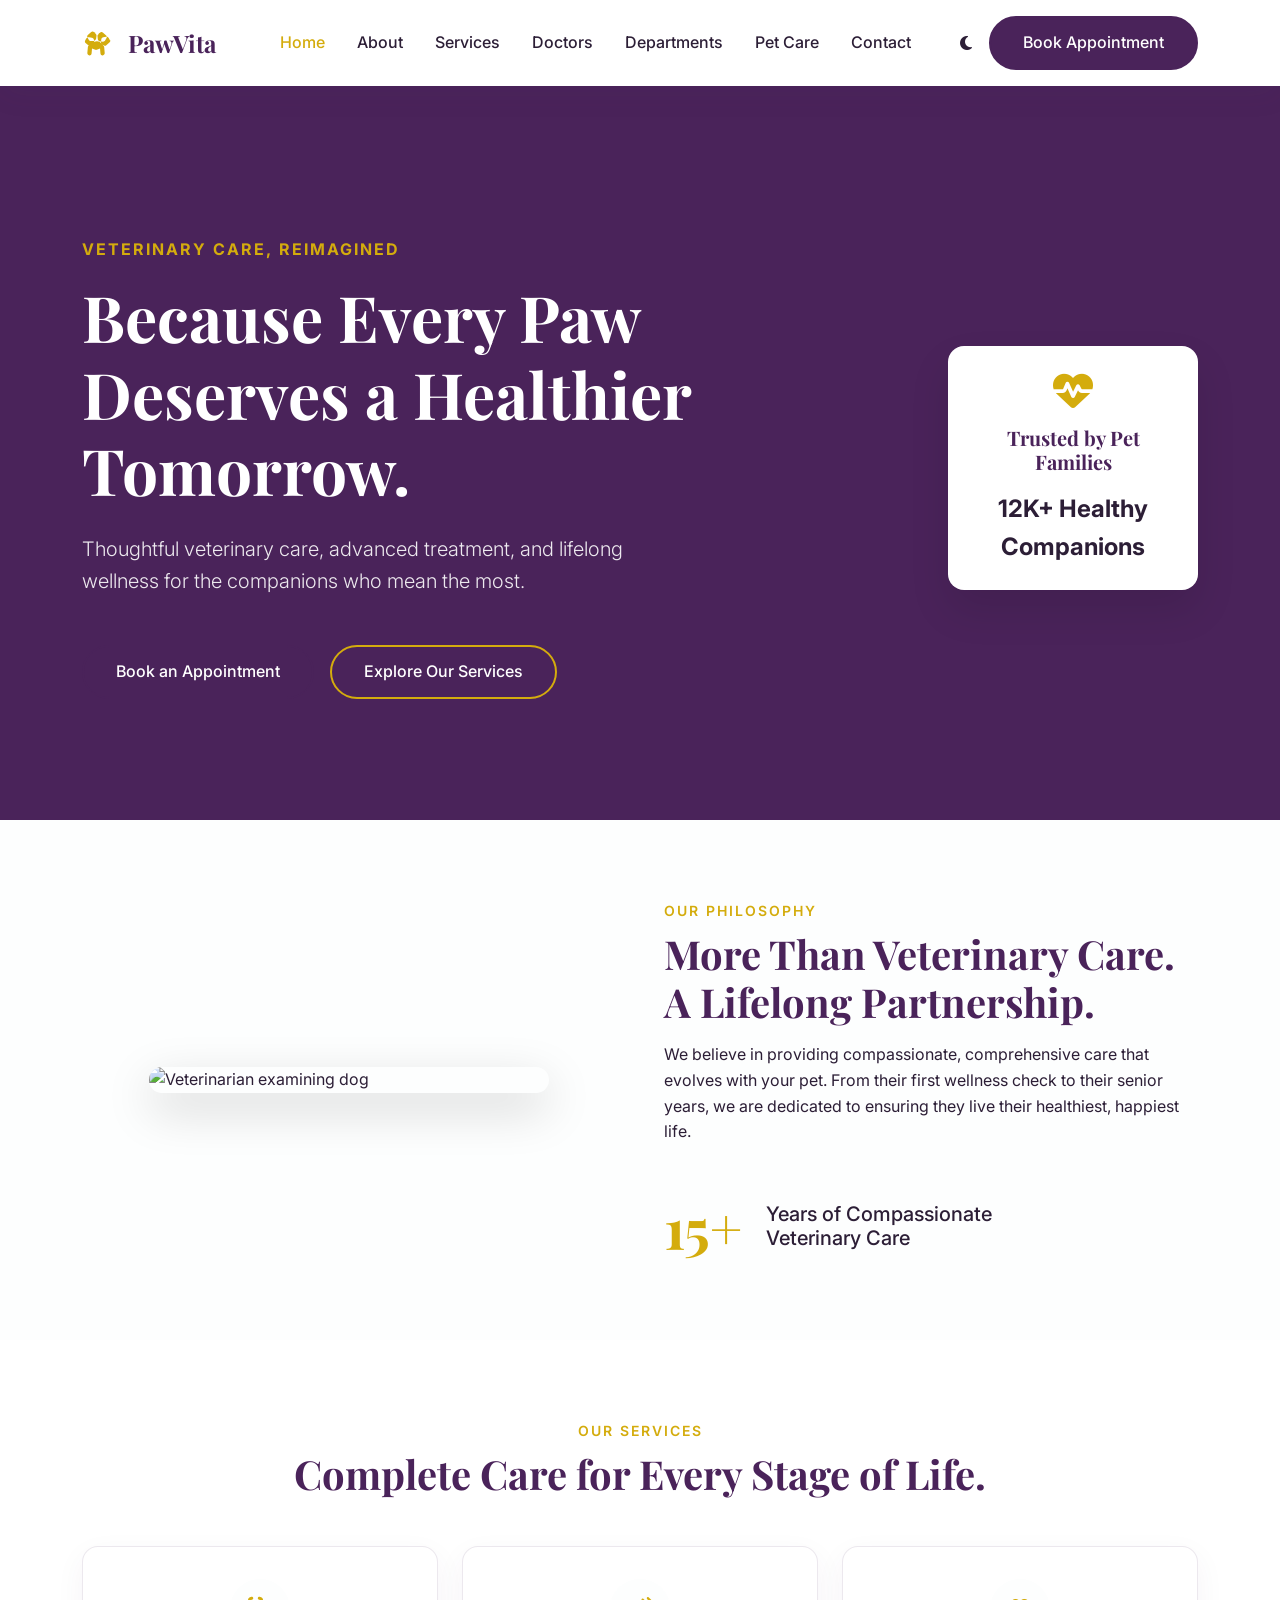
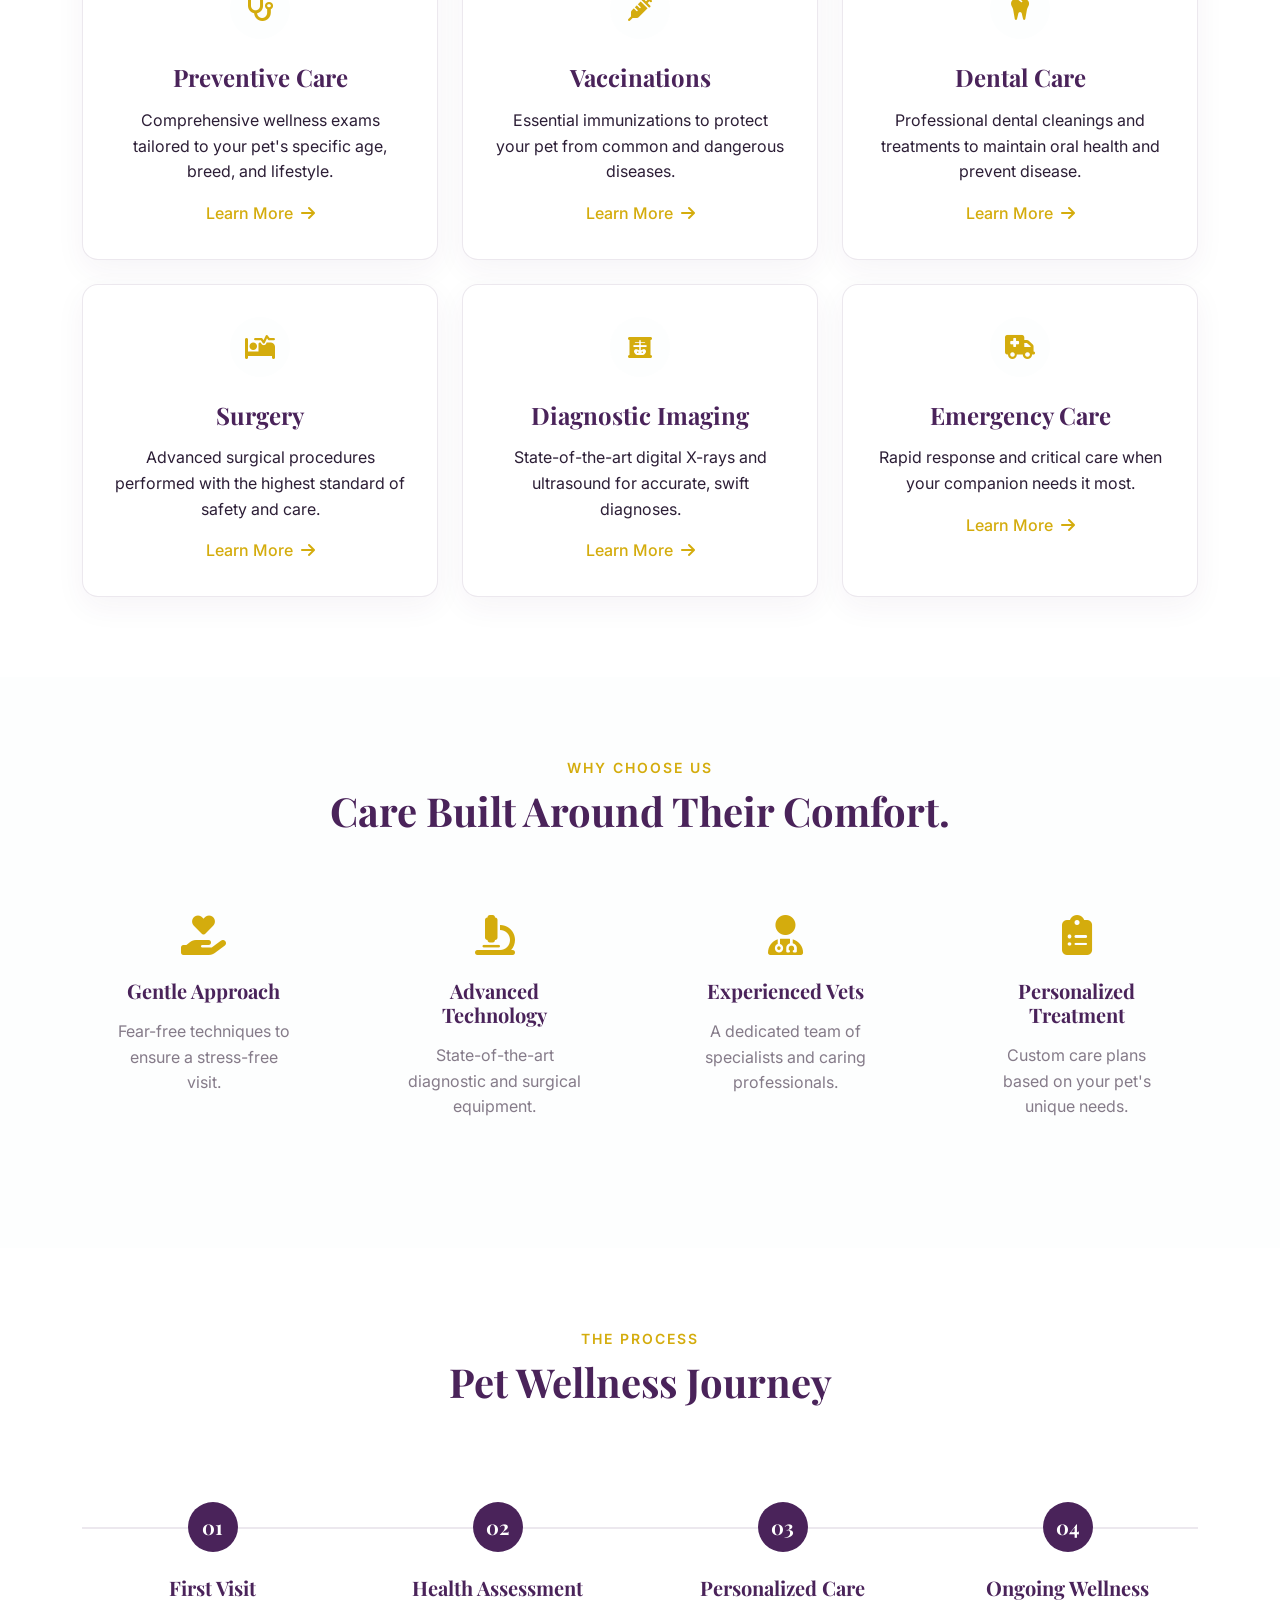
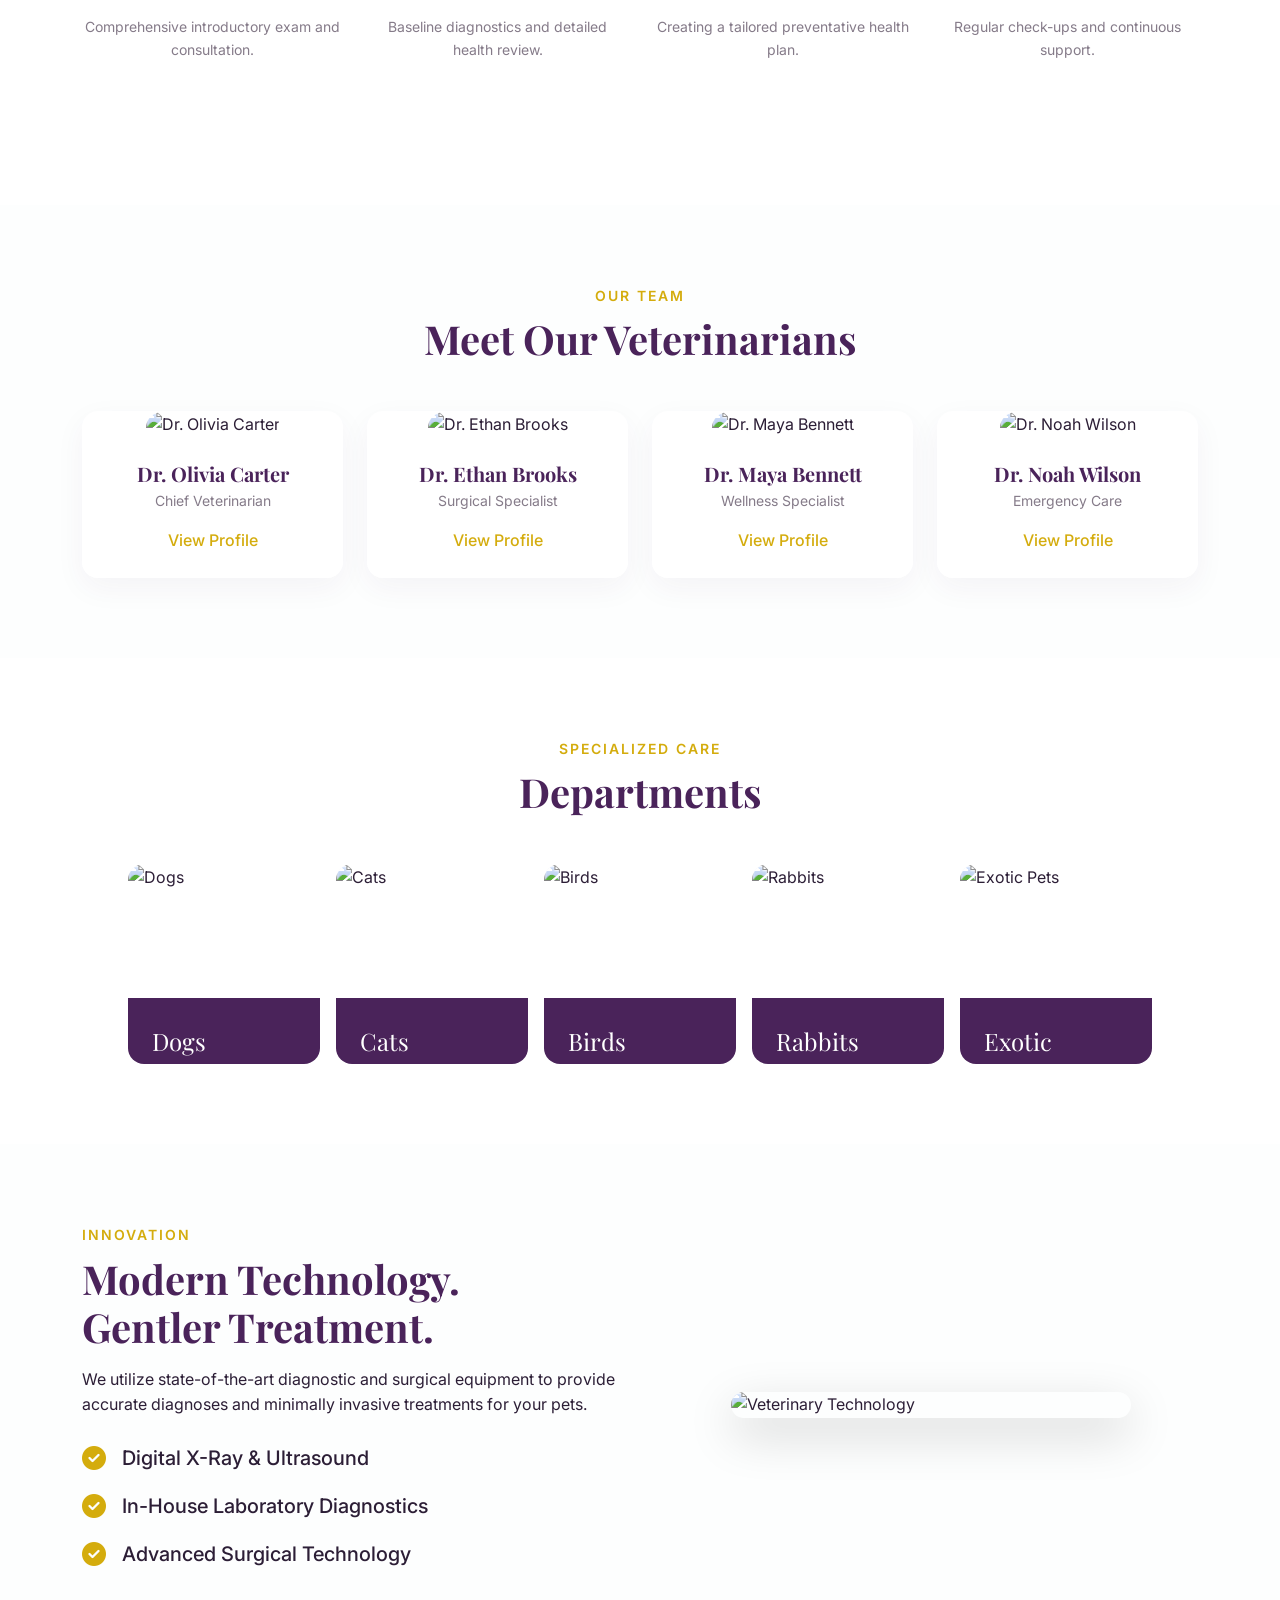
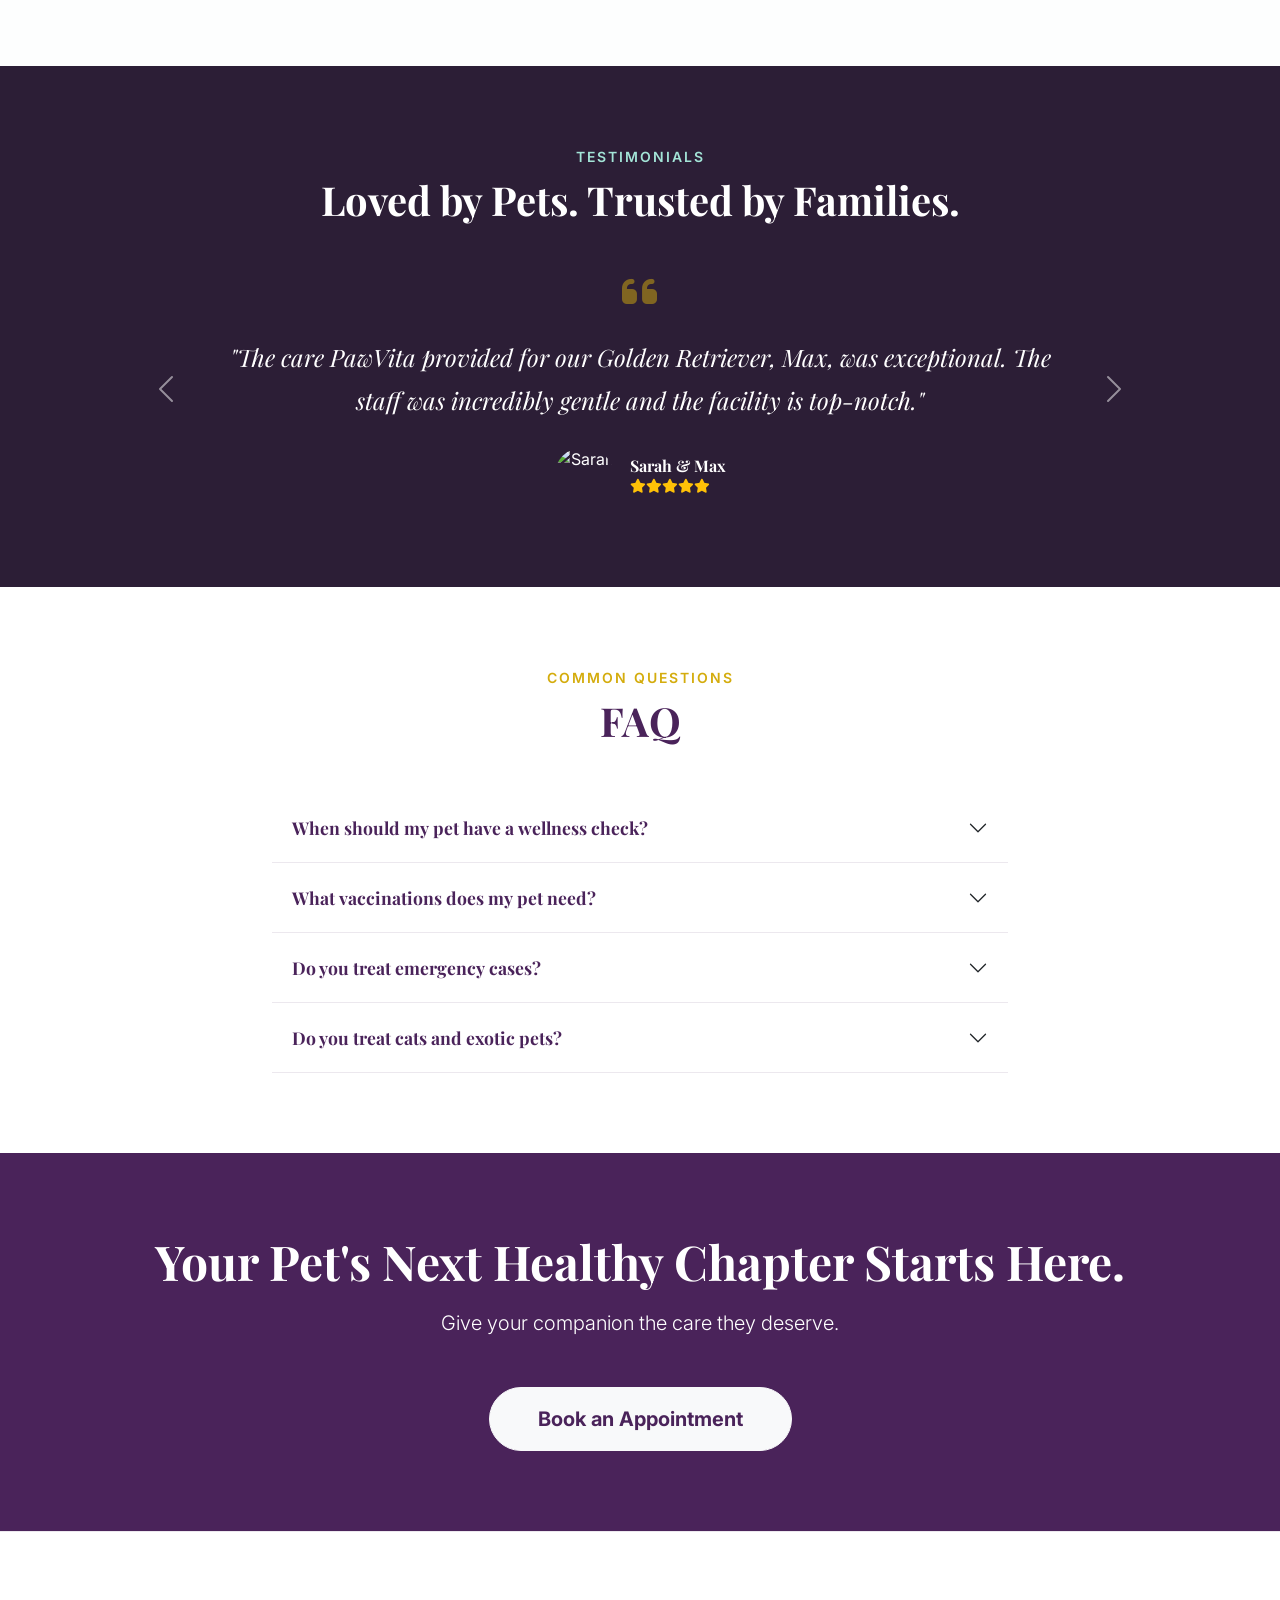
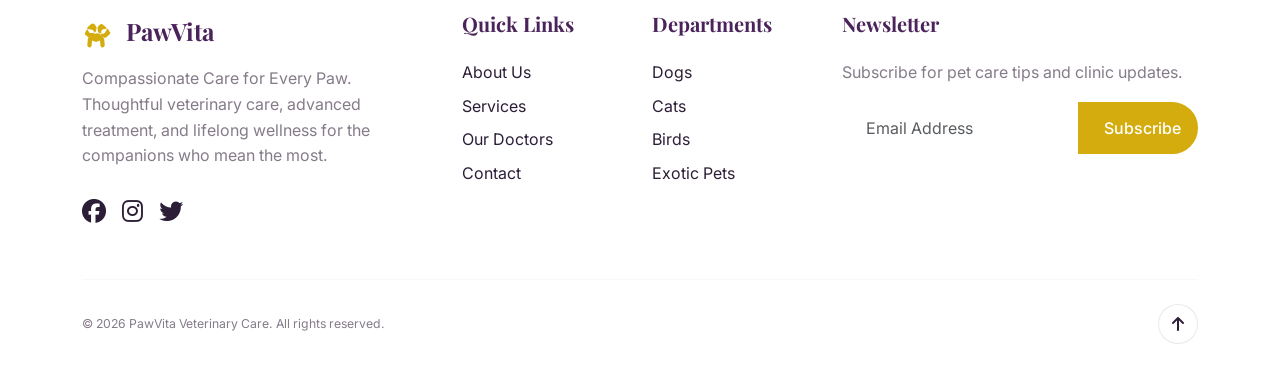
==== index.html @ b50a7929 "first commit" ====
<!DOCTYPE html>
<html lang="en" dir="ltr" data-theme="light">
<head>
    <meta charset="UTF-8">
    <meta name="viewport" content="width=device-width, initial-scale=1.0">
    <title>PawVita | Veterinary Care, Reimagined</title>
    <link rel="icon" href="assets/images/favicon.svg" type="image/svg+xml">
    
    <!-- Google Fonts -->
    <link rel="preconnect" href="https://fonts.googleapis.com">
    <link rel="preconnect" href="https://fonts.gstatic.com" crossorigin>
    <link href="https://fonts.googleapis.com/css2?family=Inter:wght@300;400;500;600&family=Playfair+Display:wght@500;600;700&display=swap" rel="stylesheet">
    
    <!-- Bootstrap 5 CSS -->
    <link href="https://cdn.jsdelivr.net/npm/bootstrap@5.3.2/dist/css/bootstrap.min.css" rel="stylesheet">
    
    <!-- Font Awesome -->
    <link rel="stylesheet" href="https://cdnjs.cloudflare.com/ajax/libs/font-awesome/6.4.2/css/all.min.css">
    
    <!-- Custom CSS -->
    <link rel="stylesheet" href="assets/css/style.css">

    <style>
        /* Specific Styles for Index */
        .hero-section {
            min-height: calc(100vh - 80px);
            display: flex;
            align-items: center;
            background-color: var(--pv-primary);
            position: relative;
            padding-top: 116px;
            color: var(--pv-white);
        }
        .hero-content h1 {
            color: var(--pv-white);
            font-size: clamp(2.5rem, 5vw, 4rem);
        }
        .floating-card {
            background: var(--theme-surface);
            backdrop-filter: blur(10px);
            border-radius: 1rem;
            padding: 1.5rem;
            color: var(--theme-text);
            box-shadow: 0 20px 40px rgba(0,0,0,0.1);
            animation: float 6s ease-in-out infinite;
        }
        @keyframes float {
            0% { transform: translateY(0px); }
            50% { transform: translateY(-20px); }
            100% { transform: translateY(0px); }
        }
        .service-icon {
            width: 60px;
            height: 60px;
            background: var(--theme-bg);
            border-radius: 50%;
            display: flex;
            align-items: center;
            justify-content: center;
            color: var(--pv-accent);
            font-size: 1.5rem;
            margin-bottom: 1.5rem;
        }
        .feature-block {
            text-align: center;
            padding: 2rem;
        }
        .timeline-wrapper {
            position: relative;
            padding: 3rem 0;
        }
        .timeline-step {
            position: relative;
            z-index: 1;
        }
        .timeline-number {
            width: 50px;
            height: 50px;
            background: var(--pv-primary);
            color: var(--pv-white);
            border-radius: 50%;
            display: flex;
            align-items: center;
            justify-content: center;
            font-family: var(--font-heading);
            font-size: 1.25rem;
            font-weight: bold;
            margin: 0 auto 1.5rem;
        }
        .timeline-line {
            position: absolute;
            top: calc(3rem + 25px);
            left: 0;
            right: 0;
            height: 2px;
            background: var(--theme-border);
            z-index: 0;
        }
        .vet-card img {
            width: 100%;
            height: 350px;
            object-fit: cover;
            border-radius: 1rem 1rem 0 0;
        }
        .department-card {
            position: relative;
            overflow: hidden;
            border-radius: 1rem;
            height: 200px;
        }
        .department-card img {
            width: 100%;
            height: 100%;
            object-fit: cover;
            transition: transform 0.5s ease;
        }
        .department-card:hover img {
            transform: scale(1.1);
        }
        .department-label {
            position: absolute;
            bottom: 0;
            left: 0;
            right: 0;
            padding: 1.5rem;
            background-color: var(--pv-primary);
            color: white;
            font-family: var(--font-heading);
            font-size: 1.5rem;
            transform: translateY(20px);
            transition: transform 0.3s ease;
        }
        .department-card:hover .department-label {
            transform: translateY(0);
        }
        .cta-section {
            background-color: var(--pv-primary);
            color: white;
            text-align: center;
        }
        .cta-section h2 {
            color: white;
        }

        footer {
            background-color: var(--theme-surface);
            color: var(--theme-text);
            padding: 5rem 0 2rem;
            border-top: 1px solid var(--theme-border);
        }
        footer a {
            color: var(--theme-text);
            text-decoration: none;
            transition: color 0.3s ease;
        }
        footer a:hover {
            color: var(--pv-accent);
        }
    </style>
</head>
<body>

    <!-- Header -->
    <nav class="navbar navbar-expand-xl fixed-top">
        <div class="container">
            <a class="navbar-brand" href="index.html">
                <svg xmlns="http://www.w3.org/2000/svg" viewBox="0 0 512 512" width="30" height="30" class="me-2" style="vertical-align: middle;">
  <path fill="var(--pv-accent)" d="M226.5 92.9c14.3 7.3 22.8 23 20.9 39.3l-5.6 48.7c-2 17.5-16.1 31.8-33.5 34.6l-50.5 7.9c-16 2.5-31.9-5-40-19.1l-24.9-43.2c-8-13.8-5.3-31.5 6.6-42.3L157 68.3c10-9.1 24.6-11.2 36.8-5.1l32.7 19.7zM285.5 92.9l32.7-19.7c12.2-6.1 26.8-4 36.8 5.1l57.5 50.5c11.9 10.8 14.6 28.5 6.6 42.3l-24.9 43.2c-8.1 14.1-24 21.6-40 19.1l-50.5-7.9c-17.4-2.8-31.5-17.1-33.5-34.6l-5.6-48.7c-1.9-16.3 6.6-32 20.9-39.3zm193.3 118.8l-24.9-43.2c-8.1-14.1-24-21.6-40-19.1l-50.5 7.9c-17.4 2.8-31.5 17.1-33.5 34.6l-5.6 48.7c-1.9 16.3 6.6 32 20.9 39.3l32.7 19.7c12.2 6.1 26.8 4 36.8-5.1l57.5-50.5c11.9-10.8 14.6-28.5 6.6-42.3zm-399.7-43.2l-24.9 43.2c-8 13.8-5.3 31.5 6.6 42.3l57.5 50.5c10 9.1 24.6 11.2 36.8 5.1l32.7-19.7c14.3-7.3 22.8-23 20.9-39.3l-5.6-48.7c-2-17.5-16.1-31.8-33.5-34.6l-50.5-7.9c-16-2.5-31.9 5-40 19.1zM256 224c-15.5 0-30.8 4.2-43.9 12.1L124.9 288c-14.3 8.3-23.7 23-25.1 39.5l-8.6 100.9c-1.7 20.1 12.9 37.8 33 39.5s37.8-12.9 39.5-33l7.3-86.4 56.6 23.3c7.5 3.1 15.9 3.1 23.5 0l56.6-23.3 7.3 86.4c1.7 20.1 19.4 34.7 39.5 33s34.7-19.4 33-39.5l-8.6-100.9c-1.4-16.5-10.8-31.2-25.1-39.5L299.9 236.1C286.8 228.2 271.5 224 256 224z"/>
</svg> PawVita
            </a>
            <div class="d-flex align-items-center order-xl-last ms-auto gap-3">
                <button class="btn btn-link text-decoration-none p-0" id="themeToggle" style="color: var(--theme-text);">
                    <i class="fas fa-moon fs-5"></i>
                </button>
                <a href="booking.html" class="btn-primary-custom d-none d-xl-block">Book Appointment</a>
                <button class="navbar-toggler border-0 shadow-none p-0" type="button" data-bs-toggle="collapse" data-bs-target="#mainNav" aria-controls="mainNav" aria-expanded="false" aria-label="Toggle navigation">
                    <i class="fas fa-bars fs-3" style="color: var(--theme-text);"></i>
                </button>
            </div>
            <div class="collapse navbar-collapse" id="mainNav">
                <ul class="navbar-nav mx-auto mb-2 mb-xl-0">
                    <li class="nav-item"><a class="nav-link active" href="index.html">Home</a></li>
                    <li class="nav-item"><a class="nav-link" href="about.html">About</a></li>
                    <li class="nav-item"><a class="nav-link" href="services.html">Services</a></li>
                    <li class="nav-item"><a class="nav-link" href="doctors.html">Doctors</a></li>
                    <li class="nav-item"><a class="nav-link" href="departments.html">Departments</a></li>
                    <li class="nav-item"><a class="nav-link" href="pet-care.html">Pet Care</a></li>
                    <li class="nav-item"><a class="nav-link" href="contact.html">Contact</a></li>
                </ul>

                <div class="d-xl-none mt-3 mb-2">
                    <a href="booking.html" class="btn-primary-custom w-100 d-block text-center rounded-pill py-2">Book Appointment</a>
                </div>
            </div>
        </div>
    </nav>

    <!-- Section 1: Hero -->
    <section class="hero-section">
        <div class="container">
            <div class="row align-items-center">
                <div class="col-lg-8 hero-content reveal fade-up">
                    <span class="text-uppercase fw-bold mb-3 d-block" style="letter-spacing: 2px; color: var(--pv-accent);">Veterinary Care, Reimagined</span>
                    <h1 class="mb-4">Because Every Paw Deserves a Healthier Tomorrow.</h1>
                    <p class="lead mb-5" style="color: rgba(255,255,255,0.9); max-width: 600px;">Thoughtful veterinary care, advanced treatment, and lifelong wellness for the companions who mean the most.</p>
                    <div class="d-flex flex-wrap gap-3">
                        <a href="contact.html" class="btn-primary-custom">Book an Appointment</a>
                        <a href="services.html" class="btn-accent-custom" style="background: transparent;">Explore Our Services</a>
                    </div>
                </div>
                <div class="col-lg-4 mt-5 mt-lg-0">
                    <div class="floating-card ms-lg-auto text-center" style="max-width: 250px;">
                        <i class="fas fa-heartbeat fs-1 mb-3" style="color: var(--pv-accent);"></i>
                        <h4 style="color: var(--theme-heading); font-size: 1.25rem;">Trusted by Pet Families</h4>
                        <p class="mb-0 fw-bold" style="color: var(--theme-text); font-size: 1.5rem;">12K+ Healthy Companions</p>
                    </div>
                </div>
            </div>
        </div>
    </section>

    <!-- Section 2: Intro/About -->
    <section class="section-padding">
        <div class="container">
            <div class="row align-items-center g-5">
                <div class="col-lg-6 reveal slide-left">
                    <img src="https://images.unsplash.com/photo-1517849845537-4d257902454a?auto=format&fit=crop&w=800&q=80" alt="Veterinarian examining dog" class="img-fluid rounded-4 shadow-lg w-75 mx-auto d-block" style="max-height: 400px; object-fit: cover; object-position: center;">
                </div>
                <div class="col-lg-6 reveal slide-right delay-200">
                    <span class="section-subtitle">Our Philosophy</span>
                    <h2 class="section-title">More Than Veterinary Care. A Lifelong Partnership.</h2>
                    <p class="mb-4">We believe in providing compassionate, comprehensive care that evolves with your pet. From their first wellness check to their senior years, we are dedicated to ensuring they live their healthiest, happiest life.</p>
                    <div class="d-flex align-items-center gap-4 mt-5">
                        <h3 class="display-4 fw-bold mb-0" style="color: var(--pv-accent);">15+</h3>
                        <p class="mb-0 fw-medium fs-5" style="line-height: 1.2;">Years of Compassionate<br>Veterinary Care</p>
                    </div>
                </div>
            </div>
        </div>
    </section>

    <!-- Section 3: Services -->
    <section class="section-padding" style="background-color: var(--theme-surface);">
        <div class="container">
            <div class="text-center mb-5 reveal fade-up">
                <span class="section-subtitle">Our Services</span>
                <h2 class="section-title">Complete Care for Every Stage of Life.</h2>
            </div>
            <div class="row g-4 justify-content-center">
                <div class="col-md-6 col-lg-4 reveal fade-up">
                    <div class="custom-card text-center">
                        <div class="service-icon mx-auto"><i class="fas fa-stethoscope"></i></div>
                        <h4>Preventive Care</h4>
                        <p>Comprehensive wellness exams tailored to your pet's specific age, breed, and lifestyle.</p>
                        <a href="services.html" class="text-decoration-none fw-medium" style="color: var(--pv-accent);">Learn More <i class="fas fa-arrow-right ms-1"></i></a>
                    </div>
                </div>
                <div class="col-md-6 col-lg-4 reveal slide-left delay-100">
                    <div class="custom-card text-center">
                        <div class="service-icon mx-auto"><i class="fas fa-syringe"></i></div>
                        <h4>Vaccinations</h4>
                        <p>Essential immunizations to protect your pet from common and dangerous diseases.</p>
                        <a href="services.html" class="text-decoration-none fw-medium" style="color: var(--pv-accent);">Learn More <i class="fas fa-arrow-right ms-1"></i></a>
                    </div>
                </div>
                <div class="col-md-6 col-lg-4 reveal scale-in delay-200">
                    <div class="custom-card text-center">
                        <div class="service-icon mx-auto"><i class="fas fa-tooth"></i></div>
                        <h4>Dental Care</h4>
                        <p>Professional dental cleanings and treatments to maintain oral health and prevent disease.</p>
                        <a href="services.html" class="text-decoration-none fw-medium" style="color: var(--pv-accent);">Learn More <i class="fas fa-arrow-right ms-1"></i></a>
                    </div>
                </div>
                <div class="col-md-6 col-lg-4 reveal slide-right delay-100">
                    <div class="custom-card text-center">
                        <div class="service-icon mx-auto"><i class="fas fa-procedures"></i></div>
                        <h4>Surgery</h4>
                        <p>Advanced surgical procedures performed with the highest standard of safety and care.</p>
                        <a href="services.html" class="text-decoration-none fw-medium" style="color: var(--pv-accent);">Learn More <i class="fas fa-arrow-right ms-1"></i></a>
                    </div>
                </div>
                <div class="col-md-6 col-lg-4 reveal fade-up delay-300">
                    <div class="custom-card text-center">
                        <div class="service-icon mx-auto"><i class="fas fa-x-ray"></i></div>
                        <h4>Diagnostic Imaging</h4>
                        <p>State-of-the-art digital X-rays and ultrasound for accurate, swift diagnoses.</p>
                        <a href="services.html" class="text-decoration-none fw-medium" style="color: var(--pv-accent);">Learn More <i class="fas fa-arrow-right ms-1"></i></a>
                    </div>
                </div>
                <div class="col-md-6 col-lg-4 reveal scale-in delay-100">
                    <div class="custom-card text-center">
                        <div class="service-icon mx-auto"><i class="fas fa-truck-medical"></i></div>
                        <h4>Emergency Care</h4>
                        <p>Rapid response and critical care when your companion needs it most.</p>
                        <a href="services.html" class="text-decoration-none fw-medium" style="color: var(--pv-accent);">Learn More <i class="fas fa-arrow-right ms-1"></i></a>
                    </div>
                </div>
            </div>
        </div>
    </section>

    <!-- Section 4: Why PawVita -->
    <section class="section-padding">
        <div class="container">
            <div class="text-center mb-5 reveal fade-down">
                <span class="section-subtitle">Why Choose Us</span>
                <h2 class="section-title">Care Built Around Their Comfort.</h2>
            </div>
            <div class="row g-5">
                <div class="col-md-6 col-lg-3 reveal slide-up delay-100">
                    <div class="feature-block">
                        <i class="fas fa-hand-holding-heart fs-1 mb-4" style="color: var(--pv-accent);"></i>
                        <h5>Gentle Approach</h5>
                        <p class="text-muted">Fear-free techniques to ensure a stress-free visit.</p>
                    </div>
                </div>
                <div class="col-md-6 col-lg-3 reveal slide-up delay-200">
                    <div class="feature-block">
                        <i class="fas fa-microscope fs-1 mb-4" style="color: var(--pv-accent);"></i>
                        <h5>Advanced Technology</h5>
                        <p class="text-muted">State-of-the-art diagnostic and surgical equipment.</p>
                    </div>
                </div>
                <div class="col-md-6 col-lg-3 reveal slide-up delay-300">
                    <div class="feature-block">
                        <i class="fas fa-user-md fs-1 mb-4" style="color: var(--pv-accent);"></i>
                        <h5>Experienced Vets</h5>
                        <p class="text-muted">A dedicated team of specialists and caring professionals.</p>
                    </div>
                </div>
                <div class="col-md-6 col-lg-3 reveal slide-up delay-400">
                    <div class="feature-block">
                        <i class="fas fa-clipboard-list fs-1 mb-4" style="color: var(--pv-accent);"></i>
                        <h5>Personalized Treatment</h5>
                        <p class="text-muted">Custom care plans based on your pet's unique needs.</p>
                    </div>
                </div>
            </div>
        </div>
    </section>

    <!-- Section 5: Pet Wellness Journey -->
    <section class="section-padding" style="background-color: var(--theme-surface);">
        <div class="container text-center">
            <span class="section-subtitle reveal fade-up">The Process</span>
            <h2 class="section-title reveal fade-up delay-100 mb-5">Pet Wellness Journey</h2>
            <div class="timeline-wrapper">
                <div class="timeline-line d-none d-md-block"></div>
                <div class="row g-4 position-relative">
                    <div class="col-12 col-md-3 timeline-step reveal scale-in delay-100">
                        <div class="timeline-number">01</div>
                        <h5>First Visit</h5>
                        <p class="text-muted small">Comprehensive introductory exam and consultation.</p>
                    </div>
                    <div class="col-12 col-md-3 timeline-step reveal scale-in delay-200">
                        <div class="timeline-number">02</div>
                        <h5>Health Assessment</h5>
                        <p class="text-muted small">Baseline diagnostics and detailed health review.</p>
                    </div>
                    <div class="col-12 col-md-3 timeline-step reveal scale-in delay-300">
                        <div class="timeline-number">03</div>
                        <h5>Personalized Care</h5>
                        <p class="text-muted small">Creating a tailored preventative health plan.</p>
                    </div>
                    <div class="col-12 col-md-3 timeline-step reveal scale-in delay-400">
                        <div class="timeline-number">04</div>
                        <h5>Ongoing Wellness</h5>
                        <p class="text-muted small">Regular check-ups and continuous support.</p>
                    </div>
                </div>
            </div>
        </div>
    </section>

    <!-- Section 6: Meet Our Veterinarians -->
    <section class="section-padding">
        <div class="container">
            <div class="text-center mb-5 reveal fade-up">
                <span class="section-subtitle">Our Team</span>
                <h2 class="section-title">Meet Our Veterinarians</h2>
            </div>
            <div class="row g-4">
                <div class="col-md-6 col-lg-3 reveal slide-left">
                    <div class="custom-card p-0 overflow-hidden text-center vet-card border-0">
                        <img src="https://images.unsplash.com/photo-1559839734-2b71ea197ec2?auto=format&fit=crop&w=500&q=80" alt="Dr. Olivia Carter">
                        <div class="p-4" style="background-color: var(--theme-surface); color: var(--theme-text);">
                            <h5 class="mb-1 fw-bold">Dr. Olivia Carter</h5>
                            <p class="text-muted small mb-3">Chief Veterinarian</p>
                            <a href="doctors.html" class="text-decoration-none fw-medium" style="color: var(--pv-accent);">View Profile</a>
                        </div>
                    </div>
                </div>
                <div class="col-md-6 col-lg-3 reveal slide-up delay-100">
                    <div class="custom-card p-0 overflow-hidden text-center vet-card border-0">
                        <img src="https://images.unsplash.com/photo-1622253692010-333f2da6031d?auto=format&fit=crop&w=500&q=80" alt="Dr. Ethan Brooks">
                        <div class="p-4" style="background-color: var(--theme-surface); color: var(--theme-text);">
                            <h5 class="mb-1 fw-bold">Dr. Ethan Brooks</h5>
                            <p class="text-muted small mb-3">Surgical Specialist</p>
                            <a href="doctors.html" class="text-decoration-none fw-medium" style="color: var(--pv-accent);">View Profile</a>
                        </div>
                    </div>
                </div>
                <div class="col-md-6 col-lg-3 reveal slide-up delay-200">
                    <div class="custom-card p-0 overflow-hidden text-center vet-card border-0">
                        <img src="https://images.unsplash.com/photo-1573496359142-b8d87734a5a2?auto=format&fit=crop&w=500&q=80" alt="Dr. Maya Bennett">
                        <div class="p-4" style="background-color: var(--theme-surface); color: var(--theme-text);">
                            <h5 class="mb-1 fw-bold">Dr. Maya Bennett</h5>
                            <p class="text-muted small mb-3">Wellness Specialist</p>
                            <a href="doctors.html" class="text-decoration-none fw-medium" style="color: var(--pv-accent);">View Profile</a>
                        </div>
                    </div>
                </div>
                <div class="col-md-6 col-lg-3 reveal slide-right delay-300">
                    <div class="custom-card p-0 overflow-hidden text-center vet-card border-0">
                        <img src="https://images.unsplash.com/photo-1612349317150-e413f6a5b16d?auto=format&fit=crop&w=500&q=80" alt="Dr. Noah Wilson">
                        <div class="p-4" style="background-color: var(--theme-surface); color: var(--theme-text);">
                            <h5 class="mb-1 fw-bold">Dr. Noah Wilson</h5>
                            <p class="text-muted small mb-3">Emergency Care</p>
                            <a href="doctors.html" class="text-decoration-none fw-medium" style="color: var(--pv-accent);">View Profile</a>
                        </div>
                    </div>
                </div>
            </div>
        </div>
    </section>

    <!-- Section 7: Pet Departments -->
    <section class="section-padding" style="background-color: var(--theme-surface);">
        <div class="container text-center mb-5 reveal fade-down">
            <span class="section-subtitle">Specialized Care</span>
            <h2 class="section-title">Departments</h2>
        </div>
        <div class="container-fluid px-4">
            <div class="row g-3 justify-content-center">
                <div class="col-6 col-md-4 col-lg-2 reveal fade-up delay-100">
                    <div class="department-card">
                        <img src="https://images.unsplash.com/photo-1543466835-00a7907e9de1?auto=format&fit=crop&w=400&q=80" alt="Dogs">
                        <div class="department-label">Dogs</div>
                        <a href="departments.html" class="stretched-link"></a>
                    </div>
                </div>
                <div class="col-6 col-md-4 col-lg-2 reveal fade-up delay-200">
                    <div class="department-card">
                        <img src="https://images.unsplash.com/photo-1514888286974-6c03e2ca1dba?auto=format&fit=crop&w=400&q=80" alt="Cats">
                        <div class="department-label">Cats</div>
                        <a href="departments.html" class="stretched-link"></a>
                    </div>
                </div>
                <div class="col-6 col-md-4 col-lg-2 reveal fade-up delay-300">
                    <div class="department-card">
                        <img src="https://images.unsplash.com/photo-1452570053594-1b985d6ea890?auto=format&fit=crop&w=400&q=80" alt="Birds">
                        <div class="department-label">Birds</div>
                        <a href="departments.html" class="stretched-link"></a>
                    </div>
                </div>
                <div class="col-6 col-md-4 col-lg-2 reveal fade-up delay-400">
                    <div class="department-card">
                        <img src="https://images.unsplash.com/photo-1585110396000-c9ffd4e4b308?auto=format&fit=crop&w=400&q=80" alt="Rabbits">
                        <div class="department-label">Rabbits</div>
                        <a href="departments.html" class="stretched-link"></a>
                    </div>
                </div>
                <div class="col-6 col-md-4 col-lg-2 reveal fade-up delay-500">
                    <div class="department-card">
                        <img src="https://images.unsplash.com/photo-1533743983669-94fa5c4338ec?auto=format&fit=crop&w=400&q=80" alt="Exotic Pets">
                        <div class="department-label">Exotic</div>
                        <a href="departments.html" class="stretched-link"></a>
                    </div>
                </div>
            </div>
        </div>
    </section>

    <!-- Section 8: Advanced Care -->
    <section class="section-padding">
        <div class="container">
            <div class="row align-items-center g-5">
                <div class="col-lg-6 order-lg-2 reveal scale-in">
                    <img src="https://images.unsplash.com/photo-1583337130417-3346a1be7dee?auto=format&fit=crop&w=800&q=80" alt="Veterinary Technology" class="img-fluid rounded-4 shadow-lg w-75 mx-auto d-block">
                </div>
                <div class="col-lg-6 order-lg-1 reveal slide-right delay-200">
                    <span class="section-subtitle">Innovation</span>
                    <h2 class="section-title">Modern Technology.<br>Gentler Treatment.</h2>
                    <p class="mb-4">We utilize state-of-the-art diagnostic and surgical equipment to provide accurate diagnoses and minimally invasive treatments for your pets.</p>
                    <ul class="list-unstyled mt-4 d-flex flex-column gap-3">
                        <li class="d-flex align-items-center gap-3 reveal fade-up delay-300">
                            <i class="fas fa-check-circle fs-4" style="color: var(--pv-accent);"></i>
                            <span class="fw-medium fs-5">Digital X-Ray & Ultrasound</span>
                        </li>
                        <li class="d-flex align-items-center gap-3 reveal fade-up delay-400">
                            <i class="fas fa-check-circle fs-4" style="color: var(--pv-accent);"></i>
                            <span class="fw-medium fs-5">In-House Laboratory Diagnostics</span>
                        </li>
                        <li class="d-flex align-items-center gap-3 reveal fade-up delay-500">
                            <i class="fas fa-check-circle fs-4" style="color: var(--pv-accent);"></i>
                            <span class="fw-medium fs-5">Advanced Surgical Technology</span>
                        </li>
                    </ul>
                </div>
            </div>
        </div>
    </section>

    <!-- Section 9: Testimonials -->
    <section class="section-padding" style="background-color: var(--pv-dark); color: var(--pv-white);">
        <div class="container">
            <div class="text-center mb-5 reveal fade-down">
                <span class="section-subtitle" style="color: var(--pv-secondary);">Testimonials</span>
                <h2 class="section-title" style="color: var(--pv-white);">Loved by Pets. Trusted by Families.</h2>
            </div>
            <div id="testimonialCarousel" class="carousel slide reveal fade-up delay-200" data-bs-ride="carousel">
                <div class="carousel-inner text-center">
                    <div class="carousel-item active">
                        <i class="fas fa-quote-left fs-1 mb-4" style="color: var(--pv-accent); opacity: 0.5;"></i>
                        <h4 class="fw-light fst-italic w-75 mx-auto mb-4" style="line-height: 1.8; color: var(--pv-white) !important;">"The care PawVita provided for our Golden Retriever, Max, was exceptional. The staff was incredibly gentle and the facility is top-notch."</h4>
                        <div class="d-flex justify-content-center align-items-center gap-3">
                            <img src="https://images.unsplash.com/photo-1544717302-de2939b7ef71?auto=format&fit=crop&w=100&q=80" alt="Sarah" class="rounded-circle" style="width: 60px; height: 60px; object-fit: cover;">
                            <div class="text-start">
                                <h6 class="mb-0 fw-bold" style="color: var(--pv-white) !important;">Sarah & Max</h6>
                                <div class="text-warning small">
                                    <i class="fas fa-star"></i><i class="fas fa-star"></i><i class="fas fa-star"></i><i class="fas fa-star"></i><i class="fas fa-star"></i>
                                </div>
                            </div>
                        </div>
                    </div>
                    <div class="carousel-item">
                        <i class="fas fa-quote-left fs-1 mb-4" style="color: var(--pv-accent); opacity: 0.5;"></i>
                        <h4 class="fw-light fst-italic w-75 mx-auto mb-4" style="line-height: 1.8; color: var(--pv-white) !important;">"I wouldn't trust my cat Luna with anyone else. Dr. Carter is so knowledgeable and clearly loves what she does."</h4>
                        <div class="d-flex justify-content-center align-items-center gap-3">
                            <img src="https://images.unsplash.com/photo-1507003211169-0a1dd7228f2d?auto=format&fit=crop&w=100&q=80" alt="Michael" class="rounded-circle" style="width: 60px; height: 60px; object-fit: cover;">
                            <div class="text-start">
                                <h6 class="mb-0 fw-bold" style="color: var(--pv-white) !important;">Michael & Luna</h6>
                                <div class="text-warning small">
                                    <i class="fas fa-star"></i><i class="fas fa-star"></i><i class="fas fa-star"></i><i class="fas fa-star"></i><i class="fas fa-star"></i>
                                </div>
                            </div>
                        </div>
                    </div>
                </div>
                <button class="carousel-control-prev" type="button" data-bs-target="#testimonialCarousel" data-bs-slide="prev">
                    <span class="carousel-control-prev-icon" aria-hidden="true"></span>
                    <span class="visually-hidden">Previous</span>
                </button>
                <button class="carousel-control-next" type="button" data-bs-target="#testimonialCarousel" data-bs-slide="next">
                    <span class="carousel-control-next-icon" aria-hidden="true"></span>
                    <span class="visually-hidden">Next</span>
                </button>
            </div>
        </div>
    </section>


    <!-- Section 11: FAQ -->
    <section class="section-padding" style="background-color: var(--theme-surface);">
        <div class="container">
            <div class="text-center mb-5 reveal fade-up">
                <span class="section-subtitle">Common Questions</span>
                <h2 class="section-title">FAQ</h2>
            </div>
            <div class="row justify-content-center">
                <div class="col-lg-8">
                    <div class="accordion accordion-flush" id="faqAccordion">
                        <div class="accordion-item reveal slide-up delay-100" style="background-color: transparent; border-bottom: 1px solid var(--theme-border);">
                            <h2 class="accordion-header">
                                <button class="accordion-button collapsed py-4 bg-transparent shadow-none fw-bold" type="button" data-bs-toggle="collapse" data-bs-target="#faq1" style="color: var(--theme-heading); font-size: 1.1rem;">
                                    When should my pet have a wellness check?
                                </button>
                            </h2>
                            <div id="faq1" class="accordion-collapse collapse" data-bs-parent="#faqAccordion">
                                <div class="accordion-body pb-4" style="color: var(--theme-text);">
                                    We recommend an annual wellness check for healthy adult pets. Puppies, kittens, and senior pets should be seen more frequently, typically every 6 months.
                                </div>
                            </div>
                        </div>
                        <div class="accordion-item reveal slide-up delay-200" style="background-color: transparent; border-bottom: 1px solid var(--theme-border);">
                            <h2 class="accordion-header">
                                <button class="accordion-button collapsed py-4 bg-transparent shadow-none fw-bold" type="button" data-bs-toggle="collapse" data-bs-target="#faq2" style="color: var(--theme-heading); font-size: 1.1rem;">
                                    What vaccinations does my pet need?
                                </button>
                            </h2>
                            <div id="faq2" class="accordion-collapse collapse" data-bs-parent="#faqAccordion">
                                <div class="accordion-body pb-4" style="color: var(--theme-text);">
                                    Vaccination needs vary based on species, age, and lifestyle. Core vaccines include Rabies and Distemper combinations, but we will tailor a plan specific to your pet.
                                </div>
                            </div>
                        </div>
                        <div class="accordion-item reveal slide-up delay-300" style="background-color: transparent; border-bottom: 1px solid var(--theme-border);">
                            <h2 class="accordion-header">
                                <button class="accordion-button collapsed py-4 bg-transparent shadow-none fw-bold" type="button" data-bs-toggle="collapse" data-bs-target="#faq3" style="color: var(--theme-heading); font-size: 1.1rem;">
                                    Do you treat emergency cases?
                                </button>
                            </h2>
                            <div id="faq3" class="accordion-collapse collapse" data-bs-parent="#faqAccordion">
                                <div class="accordion-body pb-4" style="color: var(--theme-text);">
                                    Yes, we accommodate emergency cases during our regular clinic hours. If an emergency occurs after hours, please refer to our recommended 24/7 emergency centers on the contact page.
                                </div>
                            </div>
                        </div>
                        <div class="accordion-item reveal slide-up delay-400" style="background-color: transparent; border-bottom: 1px solid var(--theme-border);">
                            <h2 class="accordion-header">
                                <button class="accordion-button collapsed py-4 bg-transparent shadow-none fw-bold" type="button" data-bs-toggle="collapse" data-bs-target="#faq4" style="color: var(--theme-heading); font-size: 1.1rem;">
                                    Do you treat cats and exotic pets?
                                </button>
                            </h2>
                            <div id="faq4" class="accordion-collapse collapse" data-bs-parent="#faqAccordion">
                                <div class="accordion-body pb-4" style="color: var(--theme-text);">
                                    Yes, we have specialized departments for dogs, cats, birds, rabbits, and other exotic pets with veterinarians trained in their specific care.
                                </div>
                            </div>
                        </div>
                    </div>
                </div>
            </div>
        </div>
    </section>

    <!-- Section 12: Appointment CTA -->
    <section class="cta-section section-padding">
        <div class="container reveal scale-in text-center">
            <h2 class="mb-3 display-5 fw-bold text-center">Your Pet's Next Healthy Chapter Starts Here.</h2>
            <p class="lead mb-5 text-center mx-auto">Give your companion the care they deserve.</p>
            <div class="text-center">
                <a href="booking.html" class="btn btn-light btn-lg px-5 py-3 rounded-pill fw-bold" style="color: var(--pv-primary);">Book an Appointment</a>
            </div>
        </div>
    </section>

    <!-- Footer -->
    <footer>
        <div class="container">
            <div class="row g-4 reveal fade-up">
                <div class="col-lg-4 pe-lg-5">
                    <a class="navbar-brand mb-3 d-inline-block" style="color: var(--theme-heading);" href="index.html">
                        <svg xmlns="http://www.w3.org/2000/svg" viewBox="0 0 512 512" width="30" height="30" class="me-2" style="vertical-align: middle;">
  <path fill="var(--pv-accent)" d="M226.5 92.9c14.3 7.3 22.8 23 20.9 39.3l-5.6 48.7c-2 17.5-16.1 31.8-33.5 34.6l-50.5 7.9c-16 2.5-31.9-5-40-19.1l-24.9-43.2c-8-13.8-5.3-31.5 6.6-42.3L157 68.3c10-9.1 24.6-11.2 36.8-5.1l32.7 19.7zM285.5 92.9l32.7-19.7c12.2-6.1 26.8-4 36.8 5.1l57.5 50.5c11.9 10.8 14.6 28.5 6.6 42.3l-24.9 43.2c-8.1 14.1-24 21.6-40 19.1l-50.5-7.9c-17.4-2.8-31.5-17.1-33.5-34.6l-5.6-48.7c-1.9-16.3 6.6-32 20.9-39.3zm193.3 118.8l-24.9-43.2c-8.1-14.1-24-21.6-40-19.1l-50.5 7.9c-17.4 2.8-31.5 17.1-33.5 34.6l-5.6 48.7c-1.9 16.3 6.6 32 20.9 39.3l32.7 19.7c12.2 6.1 26.8 4 36.8-5.1l57.5-50.5c11.9-10.8 14.6-28.5 6.6-42.3zm-399.7-43.2l-24.9 43.2c-8 13.8-5.3 31.5 6.6 42.3l57.5 50.5c10 9.1 24.6 11.2 36.8 5.1l32.7-19.7c14.3-7.3 22.8-23 20.9-39.3l-5.6-48.7c-2-17.5-16.1-31.8-33.5-34.6l-50.5-7.9c-16-2.5-31.9 5-40 19.1zM256 224c-15.5 0-30.8 4.2-43.9 12.1L124.9 288c-14.3 8.3-23.7 23-25.1 39.5l-8.6 100.9c-1.7 20.1 12.9 37.8 33 39.5s37.8-12.9 39.5-33l7.3-86.4 56.6 23.3c7.5 3.1 15.9 3.1 23.5 0l56.6-23.3 7.3 86.4c1.7 20.1 19.4 34.7 39.5 33s34.7-19.4 33-39.5l-8.6-100.9c-1.4-16.5-10.8-31.2-25.1-39.5L299.9 236.1C286.8 228.2 271.5 224 256 224z"/>
</svg> PawVita
                    </a>
                    <p class="mb-4 text-muted">Compassionate Care for Every Paw. Thoughtful veterinary care, advanced treatment, and lifelong wellness for the companions who mean the most.</p>
                    <div class="d-flex gap-3">
                        <a href="#" class="fs-4"><i class="fab fa-facebook"></i></a>
                        <a href="#" class="fs-4"><i class="fab fa-instagram"></i></a>
                        <a href="#" class="fs-4"><i class="fab fa-twitter"></i></a>
                    </div>
                </div>
                <div class="col-md-4 col-lg-2">
                    <h5 class="fw-bold mb-4">Quick Links</h5>
                    <ul class="list-unstyled d-flex flex-column gap-2">
                        <li><a href="about.html">About Us</a></li>
                        <li><a href="services.html">Services</a></li>
                        <li><a href="doctors.html">Our Doctors</a></li>
                        <li><a href="contact.html">Contact</a></li>
                    </ul>
                </div>
                <div class="col-md-4 col-lg-2">
                    <h5 class="fw-bold mb-4">Departments</h5>
                    <ul class="list-unstyled d-flex flex-column gap-2">
                        <li><a href="departments.html">Dogs</a></li>
                        <li><a href="departments.html">Cats</a></li>
                        <li><a href="departments.html">Birds</a></li>
                        <li><a href="departments.html">Exotic Pets</a></li>
                    </ul>
                </div>
                <div class="col-md-4 col-lg-4">
                    <h5 class="fw-bold mb-4">Newsletter</h5>
                    <p class="text-muted">Subscribe for pet care tips and clinic updates.</p>
                    <form class="d-flex mt-3">
                        <input type="email" class="form-control rounded-pill rounded-end-0 border-0 shadow-none px-4" placeholder="Email Address">
                        <button class="btn btn-accent-custom rounded-pill rounded-start-0 px-4 m-0" type="submit" style="min-width: 120px;">Subscribe</button>
                    </form>
                </div>
            </div>
            <hr class="mt-5 mb-4" style="border-color: var(--theme-border);">
            <div class="d-flex flex-column flex-md-row justify-content-between align-items-center text-muted small">
                <small>&copy; 2026 PawVita Veterinary Care. All rights reserved.</small>
                <a href="#" class="btn rounded-circle mt-3 mt-md-0" style="background-color: var(--theme-surface); color: var(--theme-text); border: 1px solid var(--theme-border); width: 40px; height: 40px; display: flex; align-items: center; justify-content: center; text-decoration: none; transition: background-color 0.3s ease;" title="Back to Top" onmouseover="this.style.backgroundColor='var(--theme-border)'" onmouseout="this.style.backgroundColor='var(--theme-surface)'">
                    <i class="fas fa-arrow-up"></i>
                </a>
            </div>
        </div>
    </footer>

    <!-- Bootstrap 5 JS -->
    <script src="https://cdn.jsdelivr.net/npm/bootstrap@5.3.2/dist/js/bootstrap.bundle.min.js"></script>
    <script src="assets/js/script.js"></script>
</body>
</html>
---- assets/css/style.css ----
@import url('https://fonts.googleapis.com/css2?family=Inter:wght@300;400;500;600&family=Playfair+Display:wght@500;600;700&display=swap');

:root {
  /* Brand Colors */
  --pv-primary: #4A235A; /* Royal Purple */
  --pv-secondary: #A3E4D7; /* Soft Mint */
  --pv-accent: #D4AC0D; /* Warm Gold */
  --pv-bg: #FDFEFE; /* Soft White */
  --pv-dark: #2C1E36; /* Dark Purple/Charcoal */
  --pv-white: #FFFFFF;
  --pv-muted: #857B89;

  /* Typography */
  --font-heading: 'Playfair Display', serif;
  --font-body: 'Inter', sans-serif;

  /* Current Theme Colors (Light Default) */
  --theme-bg: var(--pv-bg);
  --theme-surface: var(--pv-white);
  --theme-text: var(--pv-dark);
  --theme-text-muted: var(--pv-muted);
  --theme-heading: var(--pv-primary);
  --theme-border: rgba(74, 35, 90, 0.1);
  --theme-shadow: 0 10px 30px rgba(74, 35, 90, 0.05);
}

[data-theme="dark"] {
  --theme-bg: var(--pv-dark);
  --theme-surface: #1C1322;
  --theme-text: #E5E0E6;
  --theme-text-muted: var(--pv-secondary);
  --theme-heading: var(--pv-white);
  --theme-border: rgba(255, 255, 255, 0.1);
  --theme-shadow: 0 10px 30px rgba(0, 0, 0, 0.2);
}

[data-theme="dark"] .accordion-button::after {
  background-image: url("data:image/svg+xml,%3csvg xmlns='http://www.w3.org/2000/svg' viewBox='0 0 16 16' fill='%23fff'%3e%3cpath fill-rule='evenodd' d='M1.646 4.646a.5.5 0 0 1 .708 0L8 10.293l5.646-5.647a.5.5 0 0 1 .708.708l-6 6a.5.5 0 0 1-.708 0l-6-6a.5.5 0 0 1 0-.708z'/%3e%3c/svg%3e") !important;
}

html, body {
  overflow-x: hidden;
  width: 100%;
}

body {
  font-family: var(--font-body);
  background-color: var(--theme-bg);
  color: var(--theme-text);
  line-height: 1.6;
  transition: background-color 0.3s ease, color 0.3s ease;
  overflow-x: hidden;
}

h1, h2, h3, h4, h5, h6 {
  font-family: var(--font-heading);
  color: var(--theme-heading);
  font-weight: 700;
  margin-bottom: 1rem;
}

p {
  color: var(--theme-text);
  max-width: 750px;
}

.cta-section p, .page-hero p {
  color: white !important;
}

/* Base Styles & Utility */
.text-muted {
  color: var(--theme-text-muted) !important;
}

.section-padding {
  padding: 5rem 0;
}
.section-title {
  font-size: 2.5rem;
  margin-bottom: 1rem;
}
.section-subtitle {
  color: var(--pv-accent);
  font-weight: 600;
  text-transform: uppercase;
  letter-spacing: 2px;
  font-size: 0.875rem;
  margin-bottom: 0.5rem;
  display: block;
}

.btn-primary-custom {
  background-color: var(--pv-primary);
  color: var(--pv-white);
  padding: 0.75rem 2rem;
  border-radius: 50px;
  font-weight: 500;
  border: 2px solid var(--pv-primary);
  transition: all 0.3s ease;
  text-decoration: none;
  display: inline-block;
}
.btn-primary-custom:hover {
  background-color: transparent;
  color: var(--pv-primary);
}
[data-theme="dark"] .btn-primary-custom:hover {
  color: var(--pv-white);
  border-color: var(--pv-white);
}

.btn-accent-custom {
  background-color: var(--pv-accent);
  color: var(--pv-white);
  padding: 0.75rem 2rem;
  border-radius: 50px;
  font-weight: 500;
  border: 2px solid var(--pv-accent);
  transition: all 0.3s ease;
  text-decoration: none;
  display: inline-block;
}
.btn-accent-custom:hover {
  background-color: transparent;
  color: var(--pv-accent);
}

/* Header */
.navbar {
  transition: background-color 0.3s ease, box-shadow 0.3s ease, padding 0.3s ease;
  background-color: var(--theme-surface);
  box-shadow: var(--theme-shadow);
  padding: 1rem 0;
  z-index: 1030;
}
.navbar.scrolled {
  padding: 0.75rem 0;
}
.nav-link {
  color: var(--theme-text) !important;
  font-weight: 500;
  margin: 0 0.5rem;
  position: relative;
  transition: color 0.3s ease;
}
.nav-link:hover, .nav-link.active {
  color: var(--pv-accent) !important;
}
.navbar-brand {
  display: flex;
  align-items: center;
  gap: 0.5rem;
  font-family: var(--font-heading);
  font-weight: 700;
  color: var(--theme-heading) !important;
  font-size: 1.5rem;
}

/* Cards */
.custom-card {
  background-color: var(--theme-surface);
  border: 1px solid var(--theme-border);
  border-radius: 1rem;
  padding: 2rem;
  box-shadow: var(--theme-shadow);
  transition: transform 0.3s ease, box-shadow 0.3s ease;
  height: 100%;
}
.custom-card:hover {
  transform: translateY(-5px);
  box-shadow: 0 15px 35px rgba(22, 78, 74, 0.1);
}
[data-theme="dark"] .custom-card:hover {
  box-shadow: 0 15px 35px rgba(0, 0, 0, 0.3);
}



/* Animations Core */
.reveal {
  opacity: 0;
  visibility: hidden;
}
.reveal.active {
  opacity: 1;
  visibility: visible;
}

.fade-up { transform: translateY(40px); transition: opacity 0.8s ease, transform 0.8s ease; }
.fade-up.active { transform: translateY(0); }

.fade-down { transform: translateY(-40px); transition: opacity 0.8s ease, transform 0.8s ease; }
.fade-down.active { transform: translateY(0); }

.slide-left { transform: translateX(40px); transition: opacity 0.8s ease, transform 0.8s ease; }
.slide-left.active { transform: translateX(0); }

.slide-right { transform: translateX(-40px); transition: opacity 0.8s ease, transform 0.8s ease; }
.slide-right.active { transform: translateX(0); }

.scale-in { transform: scale(0.9); transition: opacity 0.8s ease, transform 0.8s ease; }
.scale-in.active { transform: scale(1); }

/* Stagger Helpers */
.delay-100 { transition-delay: 100ms; }
.delay-200 { transition-delay: 200ms; }
.delay-300 { transition-delay: 300ms; }
.delay-400 { transition-delay: 400ms; }
.delay-500 { transition-delay: 500ms; }

/* RTL Support */
[dir="rtl"] {
  text-align: right;
}
[dir="rtl"] .ms-auto {
  margin-right: auto !important;
  margin-left: 0 !important;
}
[dir="rtl"] .slide-left { transform: translateX(-40px); }
[dir="rtl"] .slide-right { transform: translateX(40px); }
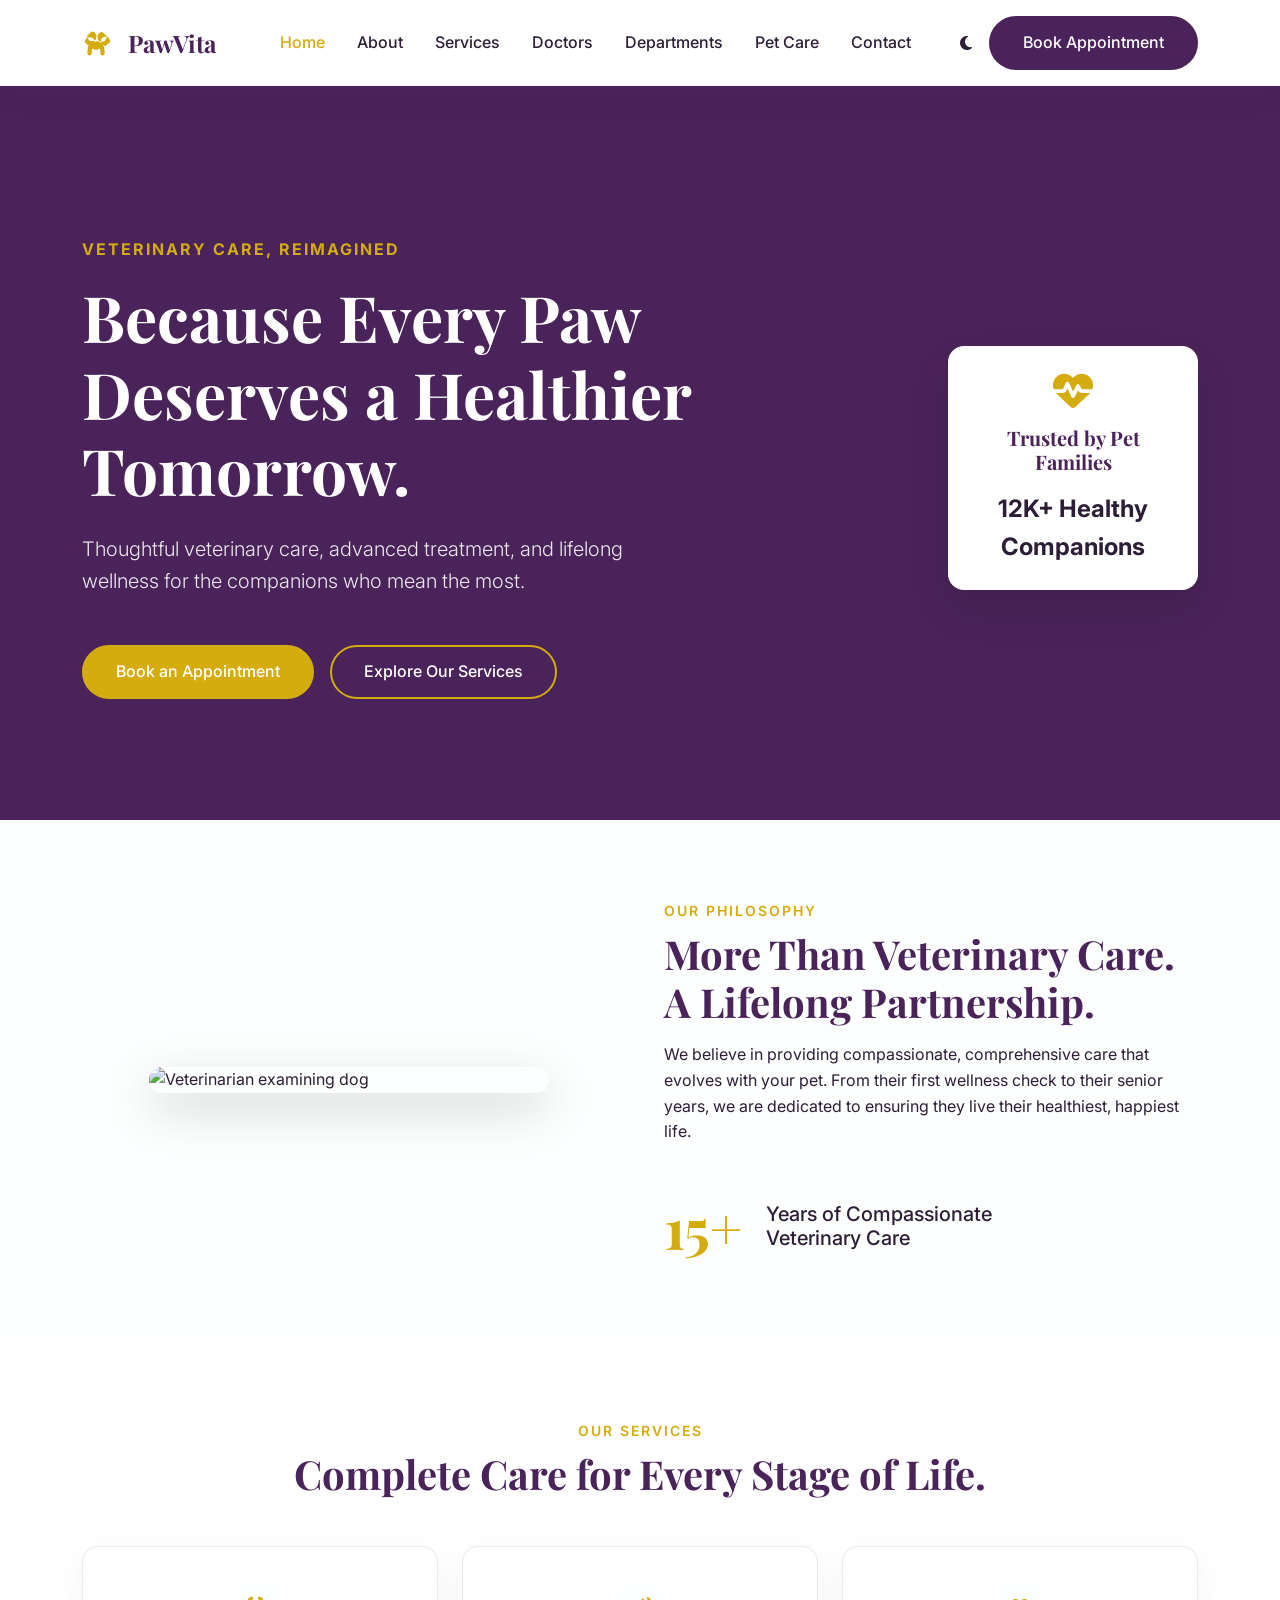
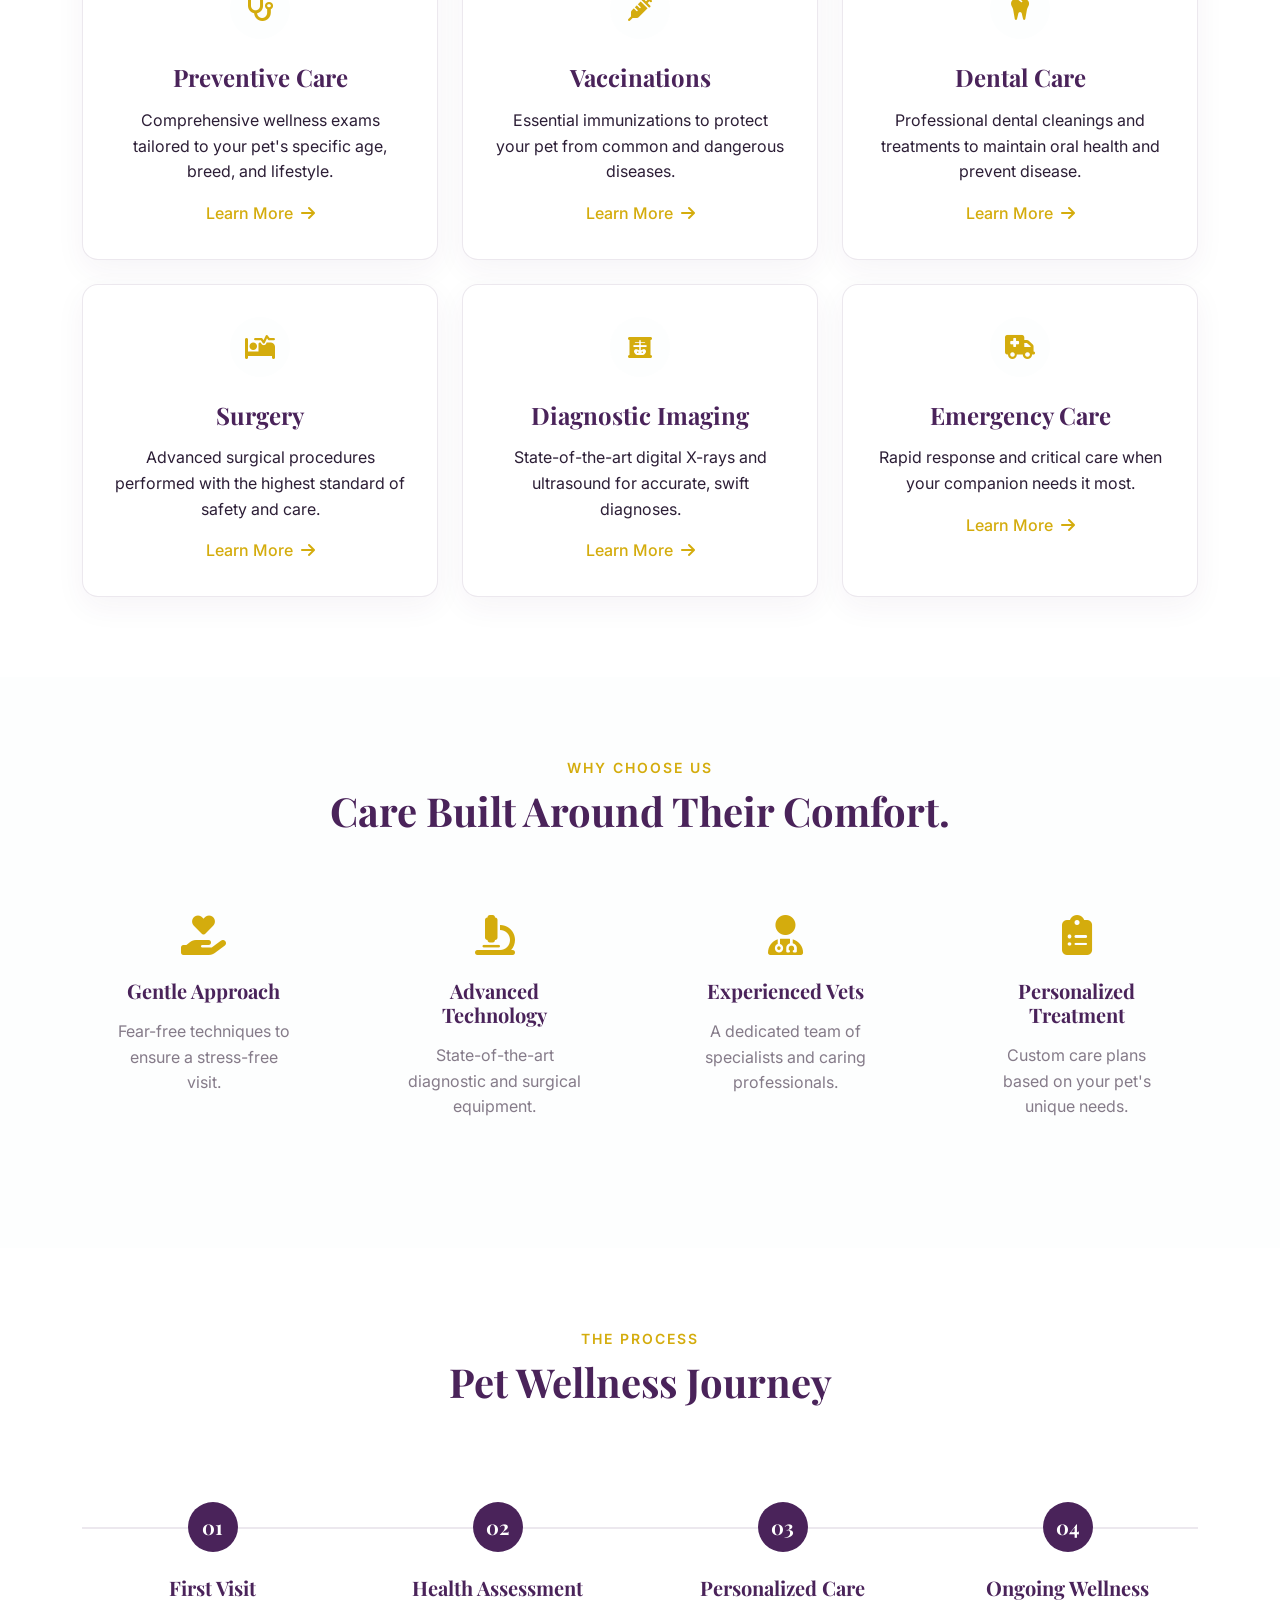
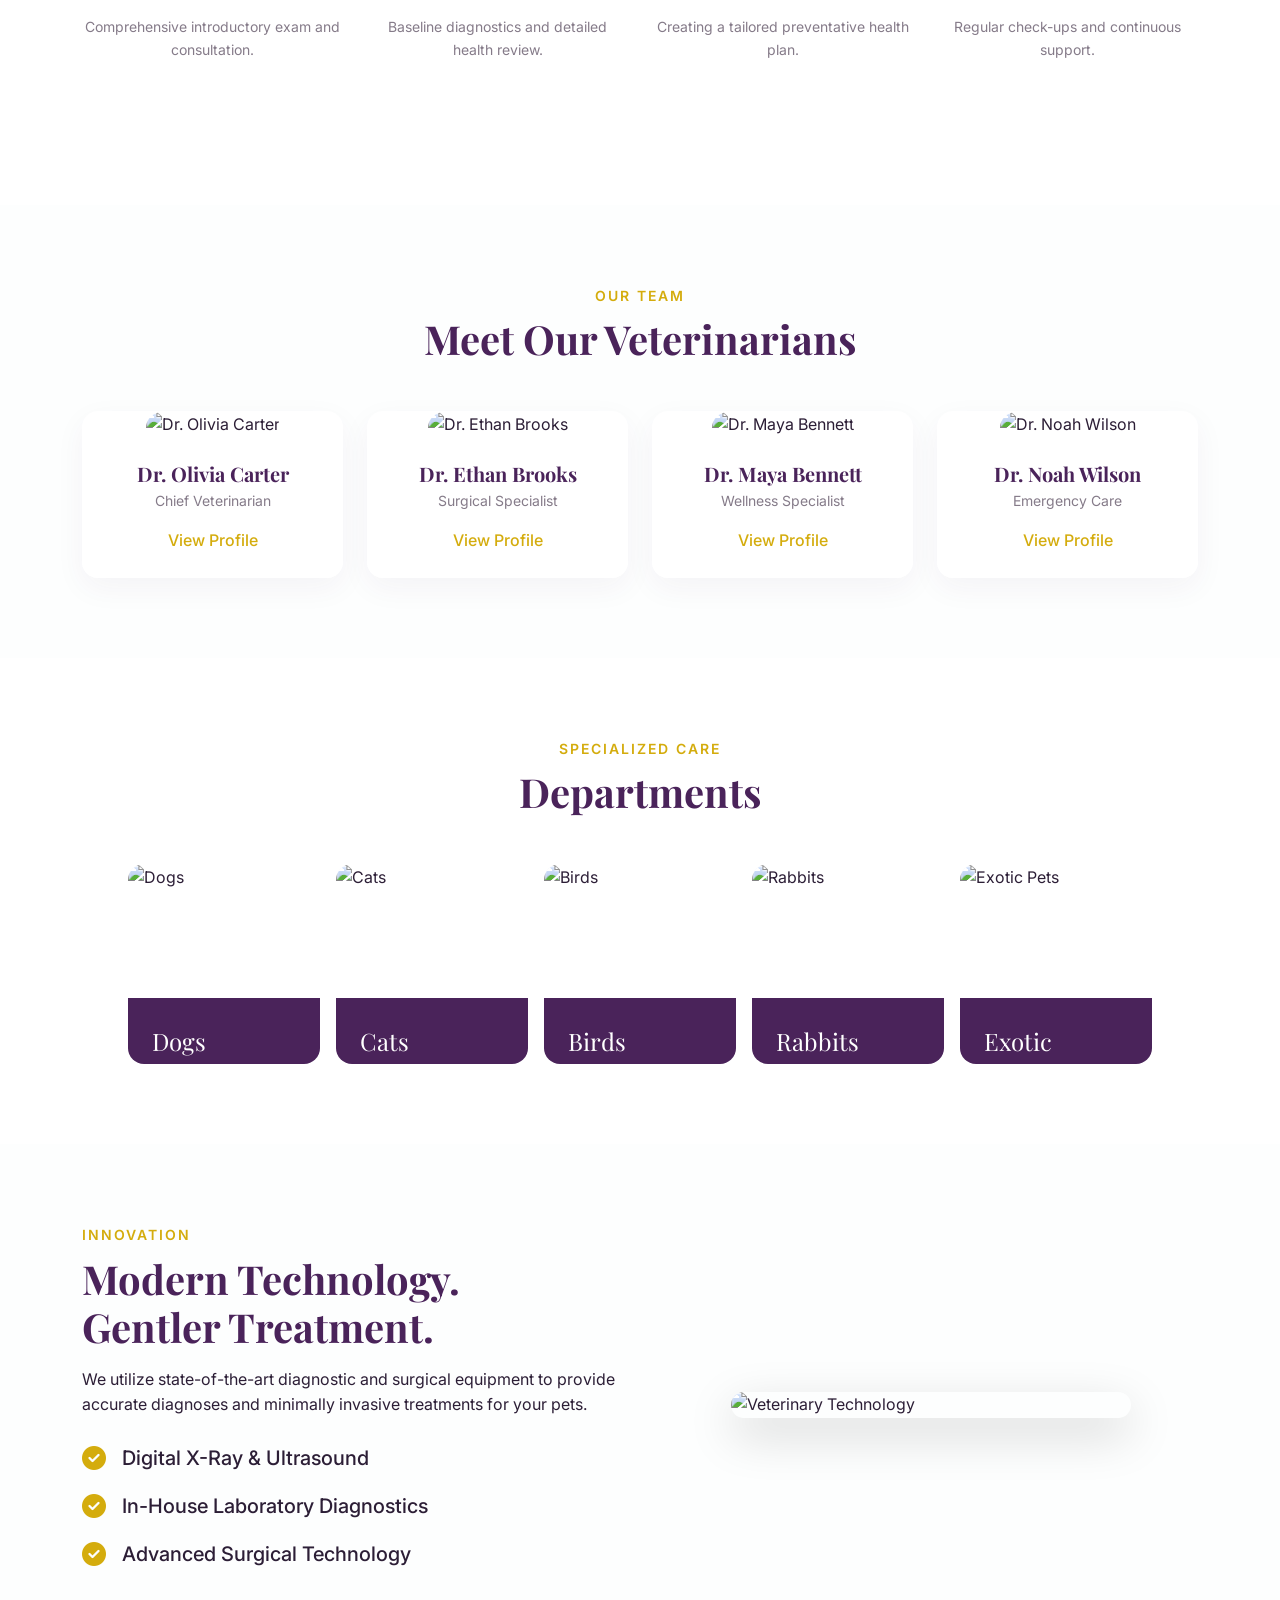
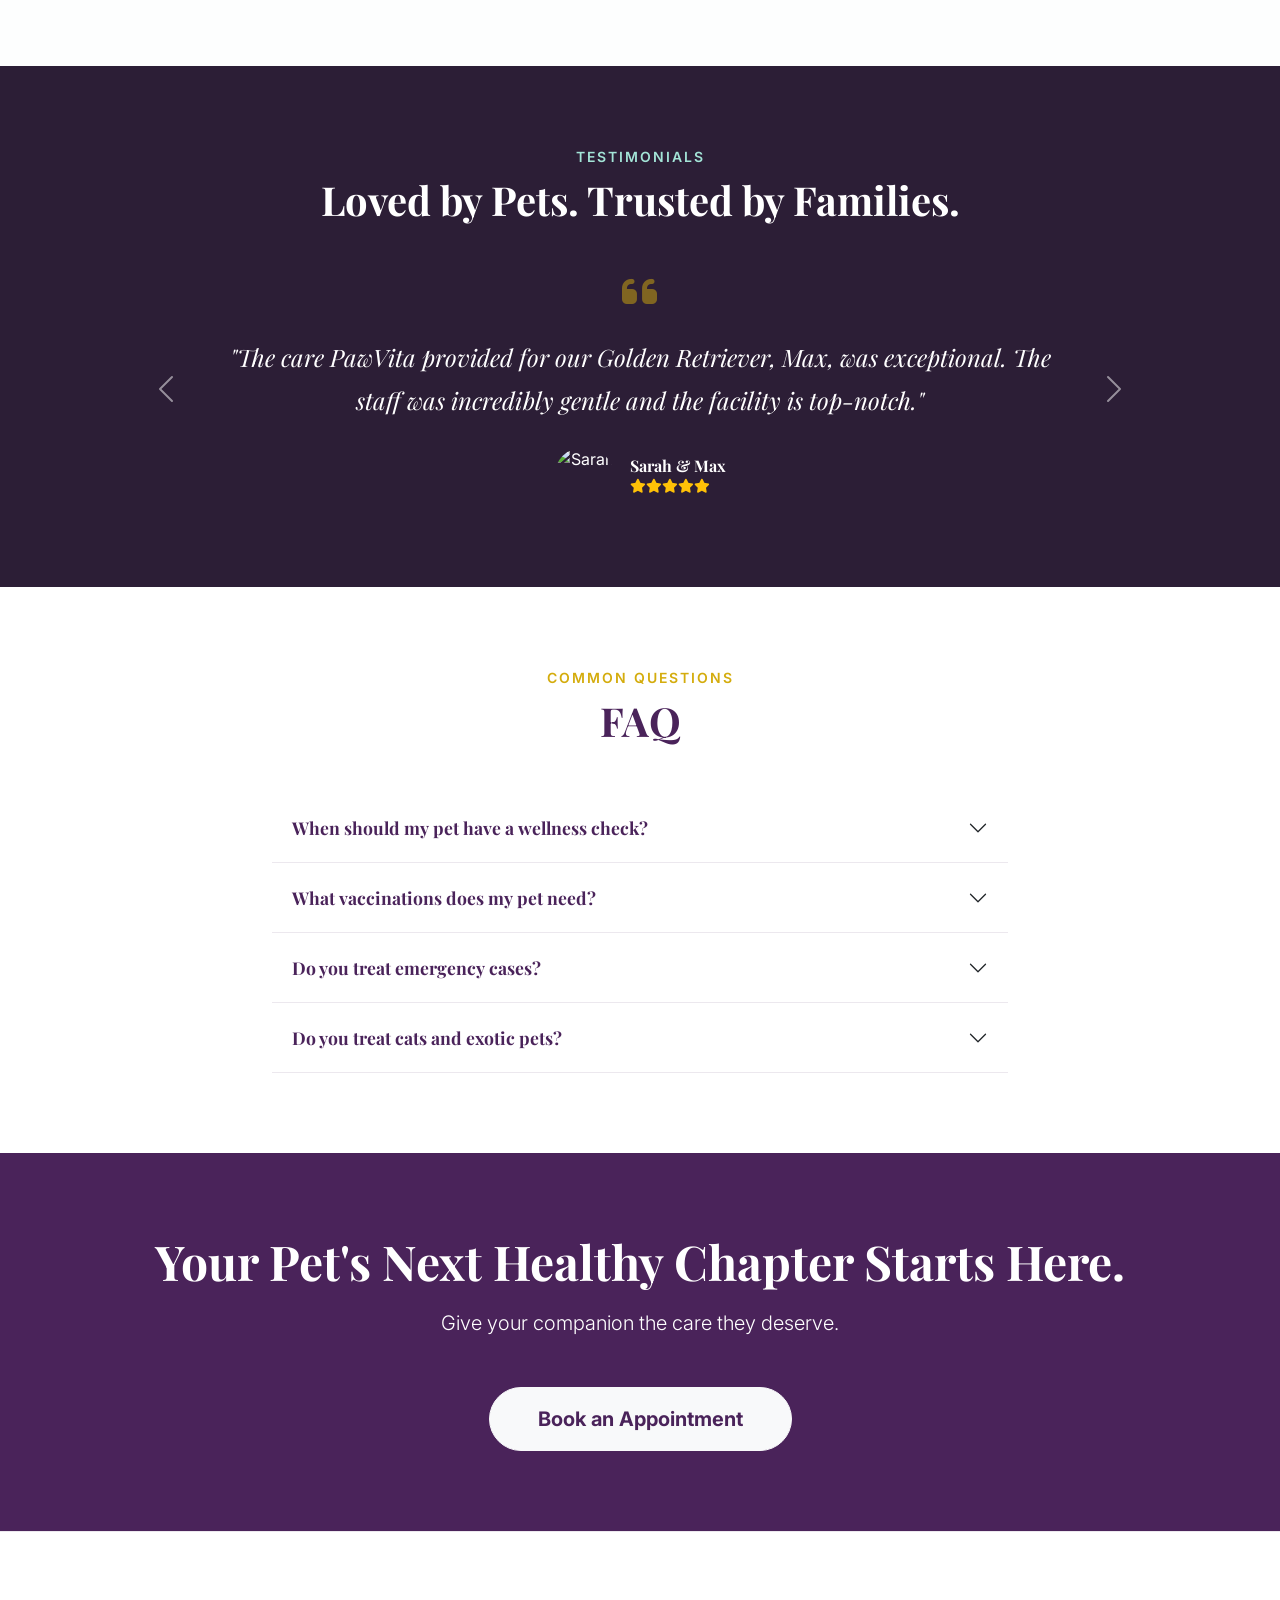
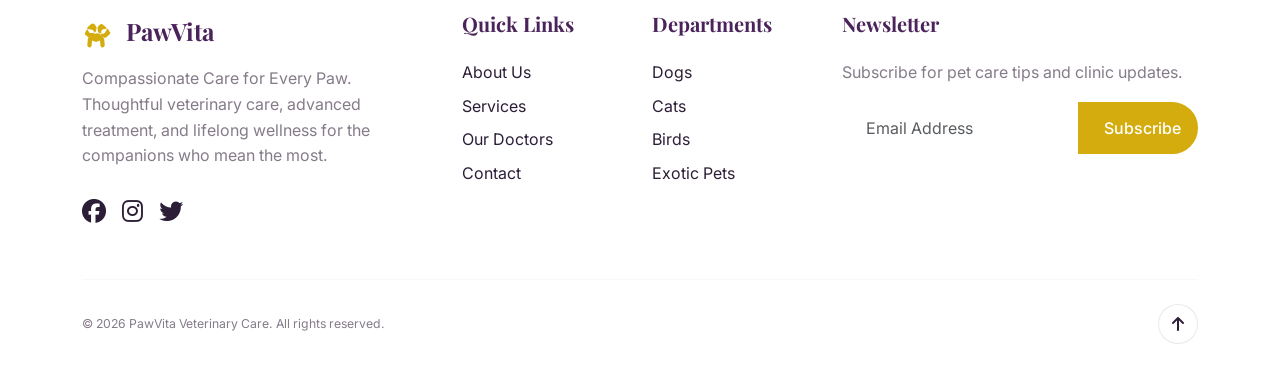
==== commit e0f9115f: "button" ====
--- a/index.html
+++ b/index.html
@@ -204,7 +204,7 @@
                     <h1 class="mb-4">Because Every Paw Deserves a Healthier Tomorrow.</h1>
                     <p class="lead mb-5" style="color: rgba(255,255,255,0.9); max-width: 600px;">Thoughtful veterinary care, advanced treatment, and lifelong wellness for the companions who mean the most.</p>
                     <div class="d-flex flex-wrap gap-3">
-                        <a href="contact.html" class="btn-primary-custom">Book an Appointment</a>
+                        <a href="contact.html" class="btn-accent-custom">Book an Appointment</a>
                         <a href="services.html" class="btn-accent-custom" style="background: transparent;">Explore Our Services</a>
                     </div>
                 </div>
